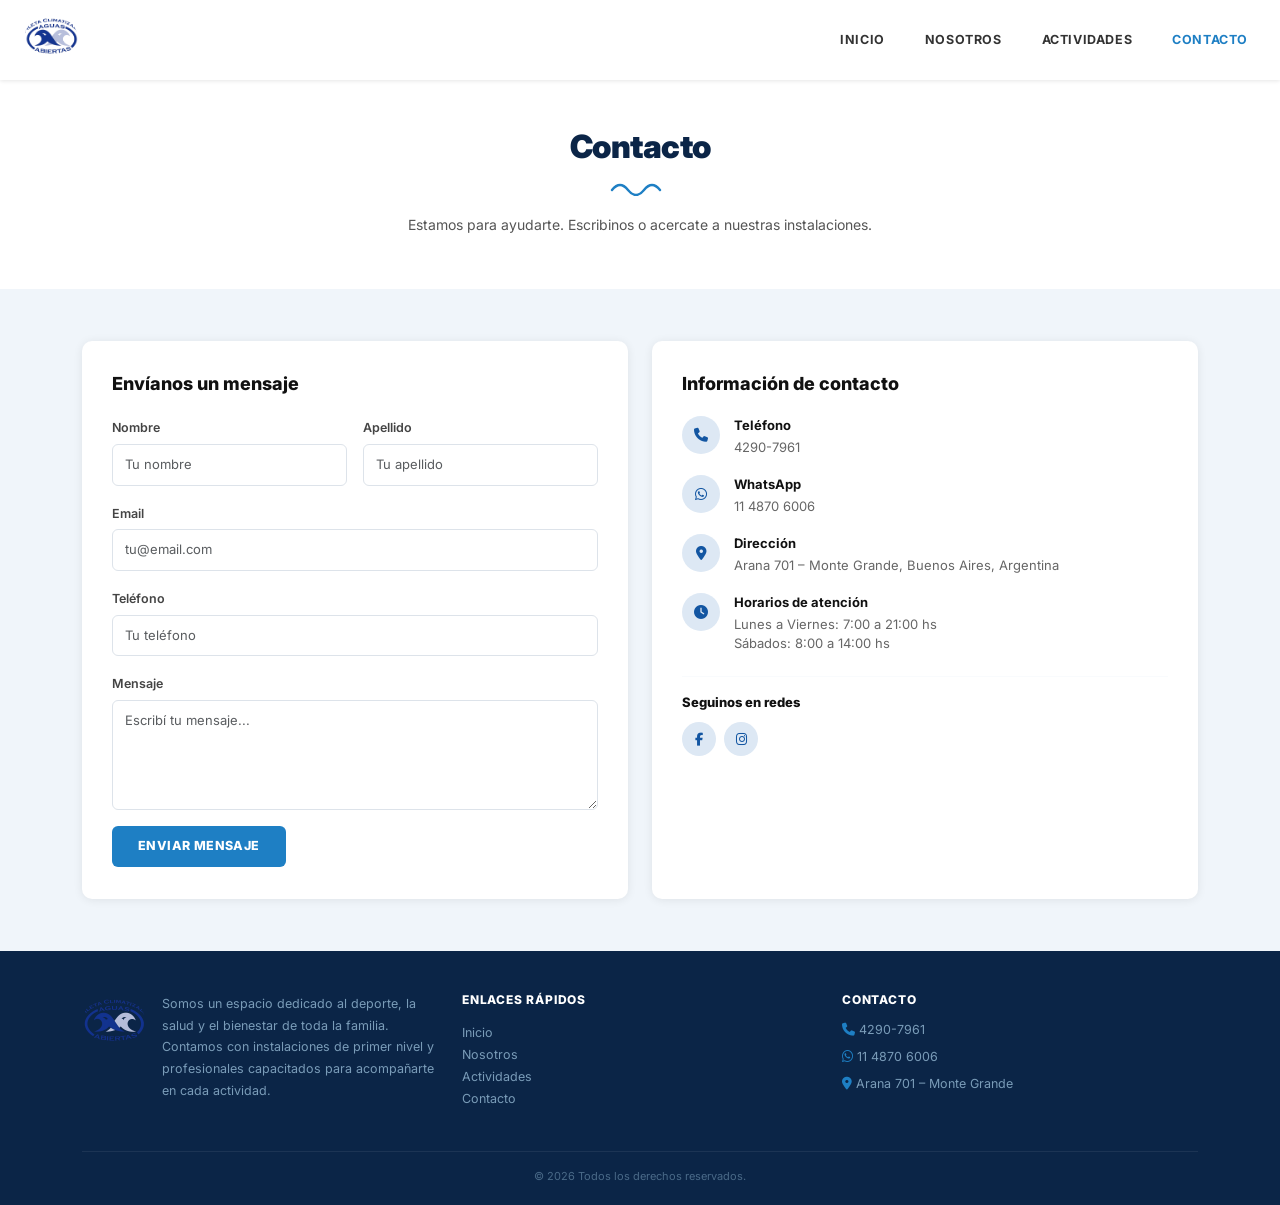
==== contacto.html @ 02bd88ad "Add files via upload" ====
<!DOCTYPE html>
<html lang="es">
<head>
<meta charset="UTF-8">
<meta name="viewport" content="width=device-width, initial-scale=1.0">
<title>Contacto | Club Atlético Monte Grande</title>

<!-- 1) BOOTSTRAP 5 (siempre antes que el CSS propio) -->
<link href="https://cdn.jsdelivr.net/npm/bootstrap@5.3.3/dist/css/bootstrap.min.css" rel="stylesheet">

<!-- 2) FONT AWESOME -->
<link rel="stylesheet" href="https://cdnjs.cloudflare.com/ajax/libs/font-awesome/6.5.1/css/all.min.css">

<!-- 3) CSS PROPIO DEL SITIO (ya existente) -->
<link rel="stylesheet" href="styles.css">

<!-- 4) CSS ADICIONAL SOLO PARA CONTACTO (sobrescribe lo mínimo necesario) -->
<link rel="stylesheet" href="contacto.css">
</head>
<body>

  <!-- ═══════════ NAVBAR ═══════════ -->
  <nav class="navbar navbar-expand-lg site-navbar sticky-top">
    <div class="container-fluid px-3 px-lg-4">
      <a class="navbar-brand" href="index.html">
        <img src="img/logo.png" alt="Club Atlético Monte Grande" class="site-navbar-logo">
      </a>
      <button class="navbar-toggler" type="button" data-bs-toggle="collapse" data-bs-target="#navMenu"
        aria-controls="navMenu" aria-expanded="false" aria-label="Abrir menú">
        <span class="navbar-toggler-icon"></span>
      </button>
      <div class="collapse navbar-collapse" id="navMenu">
        <ul class="navbar-nav ms-lg-auto mb-2 mb-lg-0 gap-lg-4 text-center text-lg-start">
          <li class="nav-item"><a class="nav-link" href="index.html">Inicio</a></li>
          <li class="nav-item"><a class="nav-link" href="nosotros.html">Nosotros</a></li>
          <li class="nav-item"><a class="nav-link" href="actividades.html">Actividades</a></li>
          <li class="nav-item"><a class="nav-link site-navbar-contact" href="contacto.html">Contacto</a></li>
        </ul>
      </div>
    </div>
  </nav>

  <!-- ═══════════ HERO / INTRO CONTACTO ═══════════ -->
  <section class="contact-hero text-center">
    <div class="container">
      <h1 class="contact-hero-title">Contacto</h1>
      <svg class="contact-hero-wave mx-auto d-block" width="60" height="20" viewBox="0 0 60 20" xmlns="http://www.w3.org/2000/svg">
        <path d="M2 14 Q10 4 18 14 T34 14 T50 14" stroke="#1e7fc4" stroke-width="2.4" fill="none" stroke-linecap="round"/>
      </svg>
      <p class="contact-hero-text mx-auto">
        Estamos para ayudarte. Escribinos o acercate a nuestras instalaciones.
      </p>
    </div>
  </section>

  <!-- ═══════════ CONTENIDO: FORMULARIO + INFO ═══════════ -->
  <section class="contact-section">
    <div class="container">
      <div class="row g-4 justify-content-center">

        <!-- COLUMNA IZQUIERDA: FORMULARIO -->
        <div class="col-lg-6">
          <div class="contact-card h-100">
            <h2 class="contact-card-title">Envíanos un mensaje</h2>
            <form class="contact-form" name="contacto" method="POST" data-netlify="true" netlify-honeypot="bot-field">
              <input type="hidden" name="form-name" value="contacto">
              <p class="d-none">
                <label>No completar este campo: <input name="bot-field"></label>
              </p>
              <div class="row g-3">
                <div class="col-sm-6">
                  <label for="nombre" class="form-label">Nombre</label>
                  <input type="text" class="form-control" id="nombre" name="nombre" placeholder="Tu nombre" required>
                </div>
                <div class="col-sm-6">
                  <label for="apellido" class="form-label">Apellido</label>
                  <input type="text" class="form-control" id="apellido" name="apellido" placeholder="Tu apellido" required>
                </div>
                <div class="col-12">
                  <label for="email" class="form-label">Email</label>
                  <input type="email" class="form-control" id="email" name="email" placeholder="tu@email.com" required>
                </div>
                <div class="col-12">
                  <label for="telefono" class="form-label">Teléfono</label>
                  <input type="tel" class="form-control" id="telefono" name="telefono" placeholder="Tu teléfono">
                </div>
                <div class="col-12">
                  <label for="mensaje" class="form-label">Mensaje</label>
                  <textarea class="form-control" id="mensaje" name="mensaje" rows="4" placeholder="Escribí tu mensaje..." required></textarea>
                </div>
                <div class="col-12">
                  <button type="submit" class="btn contact-submit-btn w-100 w-sm-auto">Enviar mensaje</button>
                </div>
              </div>
            </form>
          </div>
        </div>

        <!-- COLUMNA DERECHA: INFORMACIÓN DE CONTACTO -->
        <div class="col-lg-6">
          <div class="contact-card h-100">
            <h2 class="contact-card-title">Información de contacto</h2>

            <div class="contact-info-list">
              <div class="contact-info-item d-flex align-items-start">
                <div class="contact-info-icon flex-shrink-0"><i class="fa-solid fa-phone"></i></div>
                <div class="contact-info-text">
                  <strong>Teléfono</strong>
                  <span>4290-7961</span>
                </div>
              </div>

              <div class="contact-info-item d-flex align-items-start">
                <div class="contact-info-icon flex-shrink-0"><i class="fa-brands fa-whatsapp"></i></div>
                <div class="contact-info-text">
                  <strong>WhatsApp</strong>
                  <span>11 4870 6006</span>
                </div>
              </div>

              <div class="contact-info-item d-flex align-items-start">
                <div class="contact-info-icon flex-shrink-0"><i class="fa-solid fa-location-dot"></i></div>
                <div class="contact-info-text">
                  <strong>Dirección</strong>
                  <span>Arana 701 – Monte Grande, Buenos Aires, Argentina</span>
                </div>
              </div>

              <div class="contact-info-item d-flex align-items-start">
                <div class="contact-info-icon flex-shrink-0"><i class="fa-solid fa-clock"></i></div>
                <div class="contact-info-text">
                  <strong>Horarios de atención</strong>
                  <span>Lunes a Viernes: 7:00 a 21:00 hs</span>
                  <span>Sábados: 8:00 a 14:00 hs</span>
                </div>
              </div>
            </div>

            <hr class="contact-info-divider">

            <h3 class="contact-social-title">Seguinos en redes</h3>
            <div class="contact-social-icons d-flex gap-2">
              <a href="https://www.facebook.com/share/1HTtkUSkPh/?mibextid=wwXIfr" aria-label="Facebook"><i class="fa-brands fa-facebook-f"></i></a>
              <a href="https://www.instagram.com/piletaaguasabiertas/?hl=es" aria-label="Instagram"><i class="fa-brands fa-instagram"></i></a>
            </div>
          </div>
        </div>

      </div>
    </div>
  </section>

  <!-- ═══════════ FOOTER ═══════════ -->
  <footer class="footer-site">
    <div class="container">
      <div class="row g-4 footer-site-grid">

        <div class="col-lg-4">
          <div class="d-flex align-items-start gap-3">
            <img src="img/logo.png" alt="Logo" class="footer-site-logo flex-shrink-0">
            <p class="footer-site-text mb-0">
              Somos un espacio dedicado al deporte, la salud y el bienestar de toda la familia.
              Contamos con instalaciones de primer nivel y profesionales capacitados
              para acompañarte en cada actividad.
            </p>
          </div>
        </div>

        <div class="col-lg-4 col-sm-6">
          <h4 class="footer-site-heading">Enlaces rápidos</h4>
          <ul class="footer-site-links list-unstyled">
            <li><a href="index.html">Inicio</a></li>
            <li><a href="nosotros.html">Nosotros</a></li>
            <li><a href="actividades.html">Actividades</a></li>
            <li><a href="contacto.html">Contacto</a></li>
          </ul>
        </div>

        <div class="col-lg-4 col-sm-6">
          <h4 class="footer-site-heading">Contacto</h4>
          <div class="footer-site-contact d-flex flex-column gap-2">
            <div><i class="fa-solid fa-phone footer-site-icon"></i> 4290-7961</div>
            <div><i class="fa-brands fa-whatsapp footer-site-icon"></i> 11 4870 6006</div>
            <div><i class="fa-solid fa-location-dot footer-site-icon"></i> Arana 701 – Monte Grande</div>
          </div>
        </div>

      </div>

      <div class="footer-site-bottom text-center">
        © 2026 Todos los derechos reservados.
      </div>
    </div>
  </footer>

  <!-- BOOTSTRAP BUNDLE (JS necesario para navbar-toggler y collapse) -->
  <script src="https://cdn.jsdelivr.net/npm/bootstrap@5.3.3/dist/js/bootstrap.bundle.min.js"></script>
</body>
</html>
---- styles.css ----
@import url('https://fonts.googleapis.com/css2?family=Inter:wght@400;500;600;700;800;900&display=swap');

/* ══════════════════════════════════════════════════════════
   STYLES.CSS — Identidad visual compartida del sitio.
   Se carga DESPUÉS de Bootstrap 5 para sobrescribir solo
   lo necesario (colores, tipografía, tarjetas, botones).
   La estructura (grid/responsive) la resuelve Bootstrap.
   ══════════════════════════════════════════════════════════ */

:root {
  --cam-navy: #0b2547;
  --cam-navy-dark: #1a1a2e;
  --cam-blue: #1356a2;
  --cam-blue-light: #1e7fc4;
  --cam-sky: #b8d8f0;
  --cam-sky-soft: #dde8f4;
}

body {
  font-family: 'Inter', sans-serif;
  font-size: 14px;
  color: #222;
  background: #fff;
}

/* ─── TOP BAR ─────────────────────────────── */
.site-topbar {
  background: var(--cam-navy-dark);
  color: #ccc;
  font-size: 11.5px;
}
.site-topbar-info span {
  display: inline-flex;
  align-items: center;
  gap: 5px;
}
.site-topbar-info .phone-icon { color: #e44; font-size: 10px; }
.site-topbar-info .mobile-icon,
.site-topbar-info .pin-icon { color: #ccc; font-size: 10px; }
.site-topbar-social a {
  color: #aaa;
  text-decoration: none;
  font-size: 12px;
  width: 20px;
  height: 20px;
  display: inline-flex;
  align-items: center;
  justify-content: center;
  border: 1px solid #444;
  border-radius: 3px;
}
.site-topbar-social a:hover { color: #fff; border-color: #888; }

/* ─── NAVBAR ─────────────────────────────── */
.site-navbar {
  background: #fff;
  padding-top: .5rem;
  padding-bottom: .5rem;
  box-shadow: 0 1px 4px rgba(0,0,0,0.1);
}
.site-navbar-logo {
  width: 54px;
  height: 54px;
  border-radius: 50%;
  object-fit: cover;
}
.site-navbar .nav-link {
  color: #333;
  font-size: 12.5px;
  font-weight: 700;
  letter-spacing: 0.6px;
  text-transform: uppercase;
}
.site-navbar .nav-link:hover { color: var(--cam-blue); }
.site-navbar .nav-link.site-navbar-contact { color: var(--cam-blue-light); }

/* ─── HERO ─────────────────────────────── */
.hero {
  position: relative;
  min-height: 320px;
  background:
    linear-gradient(to right, rgba(8,28,55,0.88) 35%, rgba(8,28,55,0.35) 70%, rgba(8,28,55,0.1) 100%),
    url('img/background.jpg') center/cover no-repeat;
  display: flex;
  align-items: center;
  padding: 52px 0;
  color: #fff;
  overflow: hidden;
}
.hero h1 {
  font-size: 38px;
  font-weight: 900;
  line-height: 1.15;
  margin-bottom: 14px;
  letter-spacing: -0.5px;
  color: #fff;
}
.hero-subtitle-ghost {
  font-size: 14px;
  color: rgba(180,210,240,0.5);
  margin-bottom: 2px;
  font-style: italic;
}
.hero p.sub {
  font-size: 13.5px;
  color: #b8d8f0;
  margin-bottom: 26px;
  line-height: 1.6;
  max-width: 380px;
}
.btn-blue {
  background: var(--cam-blue-light);
  color: #fff;
  padding: 10px 22px;
  border: none;
  border-radius: 3px;
  font-size: 12px;
  font-weight: 800;
  cursor: pointer;
  text-transform: uppercase;
  letter-spacing: 0.4px;
  display: inline-flex;
  align-items: center;
  gap: 8px;
  text-decoration: none;
}
.btn-blue:hover { background: #176aaa; color: #fff; }
.btn-blue .arrow { font-size: 14px; }
.btn-ghost {
  background: transparent;
  color: rgba(255,255,255,0.85);
  padding: 10px 20px;
  border: 1.5px solid rgba(255,255,255,0.55);
  border-radius: 3px;
  font-size: 12px;
  font-weight: 700;
  cursor: pointer;
  text-transform: uppercase;
  text-decoration: none;
  display: inline-flex;
  align-items: center;
  gap: 6px;
}
.btn-ghost:hover { background: rgba(255,255,255,0.1); color: #fff; }

/* ─── STATS BAR ─────────────────────────── */
.stats-bar {
  background: #fff;
  padding: 26px 0;
  border-bottom: 1px solid #e5edf5;
}
.stat-icon {
  color: var(--cam-blue);
  opacity: 0.75;
  line-height: 1;
}
.stat-number {
  font-size: 19px;
  font-weight: 800;
  color: #1a1a1a;
  line-height: 1.1;
}
.stat-label {
  font-size: 11.5px;
  color: #777;
  margin-top: 1px;
}

/* ─── ACTIVITIES ─────────────────────────── */
.activities-section {
  background: #f0f5fa;
  padding: 48px 0 52px;
}
.section-heading {
  font-size: 19px;
  font-weight: 900;
  text-transform: uppercase;
  color: #1a1a1a;
  letter-spacing: 1.5px;
  margin-bottom: 32px;
}
.activity-card {
  background: #fff;
  border-radius: 6px;
  overflow: hidden;
  box-shadow: 0 1px 6px rgba(0,0,0,0.08);
  text-align: left;
  transition: box-shadow 0.2s, transform 0.2s;
}
.activity-card:hover {
  box-shadow: 0 4px 18px rgba(0,0,0,0.13);
  transform: translateY(-3px);
}
.activity-card img {
  width: 100%;
  height: 145px;
  object-fit: cover;
  display: block;
}
.activity-card-body {
  padding: 14px 14px 18px;
}
.activity-card-title {
  font-size: 12.5px;
  font-weight: 900;
  text-transform: uppercase;
  color: #111;
  margin-bottom: 7px;
  letter-spacing: 0.3px;
}
.activity-card-desc {
  font-size: 12px;
  color: #666;
  line-height: 1.65;
}

/* ─── WHY US ─────────────────────────────── */
.why-section {
  background: #fff;
  padding: 50px 0;
}
.why-image-wrap {
  height: 240px;
  border-radius: 8px;
  overflow: hidden;
  background: #c8d8e8;
}
.why-image-wrap img {
  width: 100%;
  height: 100%;
  object-fit: cover;
  display: block;
}
.why-title {
  font-size: 17px;
  font-weight: 900;
  text-transform: uppercase;
  color: #111;
  letter-spacing: 0.8px;
  margin-bottom: 20px;
}
.why-list {
  list-style: none;
  display: flex;
  flex-direction: column;
  gap: 10px;
  margin: 0;
  padding: 0;
}
.why-list li {
  position: relative;
  padding-left: 20px;
  font-size: 13px;
  color: #444;
  line-height: 1.5;
}
.why-list li::before {
  content: '';
  position: absolute;
  left: 0;
  top: 6px;
  width: 9px;
  height: 9px;
  border-radius: 50%;
  background: var(--cam-blue-light);
}
.dots-grid {
  display: grid;
  grid-template-columns: repeat(5, 10px);
  gap: 8px;
}
.dot {
  width: 10px;
  height: 10px;
  border-radius: 50%;
  background: var(--cam-sky-soft);
}

/* ─── CTA BANNER ─────────────────────────── */
.cta-banner-wrapper {
  background: #fff;
  padding: 10px 0 50px;
  position: relative;
  z-index: 2;
}
.cta-banner {
  background: #1a5db8;
  padding: 24px 28px;
  border-radius: 6px;
  box-shadow: 0 8px 28px rgba(19,86,162,0.28);
}
.cta-avatar {
  width: 52px;
  height: 52px;
  border-radius: 50%;
  background: #fff;
  display: flex;
  align-items: center;
  justify-content: center;
  overflow: hidden;
}
.cta-avatar-placeholder {
  width: 32px;
  height: 32px;
  border-radius: 50%;
  background: #b0c8e8;
}
.cta-text h3 {
  color: #fff;
  font-size: 16px;
  font-weight: 800;
  margin-bottom: 3px;
}
.cta-text p {
  color: #a8ccea;
  font-size: 12.5px;
  margin: 0;
}
.btn-whatsapp {
  background: #fff;
  color: var(--cam-blue);
  padding: 11px 26px;
  border: none;
  border-radius: 3px;
  font-size: 12px;
  font-weight: 800;
  text-transform: uppercase;
  letter-spacing: 0.4px;
  cursor: pointer;
  display: inline-flex;
  align-items: center;
  gap: 8px;
  text-decoration: none;
  white-space: nowrap;
}
.btn-whatsapp:hover { background: #e4f0fb; color: var(--cam-blue); }
.btn-whatsapp::before { content: '✉'; font-size: 13px; }

/* ─── FOOTER (compartido) ─────────────────────────────── */
.footer-site {
  background: var(--cam-navy);
  color: #8aaec8;
  padding: 42px 0 20px;
}
.footer-site-grid { margin-bottom: 26px; }
.footer-site-logo {
  width: 64px;
  height: 64px;
  border-radius: 50%;
  object-fit: cover;
}
.footer-site-text {
  font-size: 12.5px;
  line-height: 1.75;
  color: #7a9cb8;
}
.footer-site-heading {
  color: #fff;
  font-size: 12px;
  font-weight: 800;
  text-transform: uppercase;
  letter-spacing: 0.8px;
  margin-bottom: 14px;
}
.footer-site-links { --bs-gutter-x: 10px; row-gap: 6px; }
.footer-site-links a {
  color: #7a9cb8;
  text-decoration: none;
  font-size: 12.5px;
  line-height: 1.6;
}
.footer-site-links a:hover { color: #fff; }
.footer-site-contact {
  font-size: 12.5px;
  color: #7a9cb8;
}
.footer-site-contact .fc-icon,
.footer-site-icon { color: var(--cam-blue-light); font-size: 13px; }
.footer-site-bottom {
  border-top: 1px solid rgba(255,255,255,0.07);
  padding-top: 16px;
  font-size: 11px;
  color: #4a6a88;
}

/* ─── RESPONSIVE AJUSTES FINOS ─────────────────────────────── */
@media (max-width: 991.98px) {
  .hero { text-align: left; padding: 44px 0; }
  .hero h1 { font-size: 30px; }
}
@media (max-width: 767.98px) {
  .cta-banner { text-align: center; }
  .cta-left { flex-direction: column; }
}
---- contacto.css ----
/* ══════════════════════════════════════════════════════════
   CONTACTO.CSS
   Estilos EXCLUSIVOS de la sección Contacto.
   El topbar, la navbar y el footer son compartidos con el
   resto del sitio y viven en styles.css (para no duplicar
   ni romper otras páginas). Este archivo solo define:
   hero de contacto, tarjetas, formulario e info de contacto.
   Se carga DESPUÉS de Bootstrap y DESPUÉS de styles.css.
   ══════════════════════════════════════════════════════════ */

:root {
  --cam-navy: #0b2547;
  --cam-blue: #1356a2;
  --cam-blue-light: #1e7fc4;
  --cam-sky: #b8d8f0;
  --cam-sky-soft: #dde8f4;
  --cam-gray-text: #666;
}

/* ─── HERO CONTACTO ─────────────────────────────── */
.contact-hero {
  background: #fff;
  padding: 48px 0 36px;
}
.contact-hero-title {
  font-size: 32px;
  font-weight: 900;
  color: var(--cam-navy);
  letter-spacing: -0.5px;
  margin-bottom: 10px;
}
.contact-hero-wave {
  margin-bottom: 18px;
}
.contact-hero-text {
  font-size: 14px;
  color: #555;
  max-width: 480px;
  line-height: 1.6;
  margin-left: auto;
  margin-right: auto;
}

/* ─── SECCIÓN CONTACTO ─────────────────────────────── */
.contact-section {
  background: #f0f5fa;
  padding: 52px 0;
}

.contact-card {
  background: #fff;
  border-radius: 10px;
  box-shadow: 0 1px 10px rgba(0,0,0,0.08);
  padding: 32px 30px;
}
.contact-card-title {
  font-size: 18px;
  font-weight: 800;
  color: #111;
  margin-bottom: 22px;
}

/* Formulario: reusamos form-control de Bootstrap y solo ajustamos detalles */
.contact-form .form-label {
  font-size: 12.5px;
  font-weight: 600;
  color: #444;
  margin-bottom: 6px;
}
.contact-form .form-control {
  font-size: 13px;
  border-radius: 6px;
  border-color: #dde3ea;
  padding: 10px 12px;
}
.contact-form .form-control:focus {
  border-color: var(--cam-blue-light);
  box-shadow: 0 0 0 0.2rem rgba(30,127,196,0.15);
}
.contact-form textarea.form-control {
  resize: vertical;
  min-height: 110px;
}

.contact-submit-btn {
  background: var(--cam-blue-light);
  color: #fff;
  font-size: 12.5px;
  font-weight: 800;
  text-transform: uppercase;
  letter-spacing: 0.4px;
  padding: 11px 26px;
  border: none;
  border-radius: 6px;
}
.contact-submit-btn:hover {
  background: #176aaa;
  color: #fff;
}

/* Información de contacto */
.contact-info-list {
  display: flex;
  flex-direction: column;
  gap: 18px;
  margin-bottom: 22px;
}
.contact-info-item .contact-info-icon {
  width: 38px;
  height: 38px;
  border-radius: 50%;
  background: var(--cam-sky-soft);
  color: var(--cam-blue);
  display: flex;
  align-items: center;
  justify-content: center;
  font-size: 14px;
  margin-right: 14px;
}
.contact-info-text {
  display: flex;
  flex-direction: column;
  font-size: 13px;
  color: var(--cam-gray-text);
}
.contact-info-text strong {
  color: #111;
  font-size: 13px;
  margin-bottom: 2px;
}

.contact-info-divider {
  border-top: 1px solid #e5edf5;
  margin: 18px 0;
}

.contact-social-title {
  font-size: 13px;
  font-weight: 800;
  color: #111;
  margin-bottom: 12px;
}
.contact-social-icons a {
  width: 34px;
  height: 34px;
  border-radius: 50%;
  background: var(--cam-sky-soft);
  color: var(--cam-blue);
  display: inline-flex;
  align-items: center;
  justify-content: center;
  text-decoration: none;
  font-size: 13px;
}
.contact-social-icons a:hover {
  background: var(--cam-blue-light);
  color: #fff;
}

/* ─── RESPONSIVE AJUSTES FINOS ─────────────────────────────── */
@media (max-width: 767.98px) {
  .contact-hero { padding: 36px 0 28px; }
  .contact-hero-title { font-size: 26px; }
  .contact-card { padding: 24px 20px; }
  .contact-section { padding: 36px 0; }
}

@media (min-width: 576px) {
  .contact-submit-btn.w-sm-auto { width: auto !important; }
}
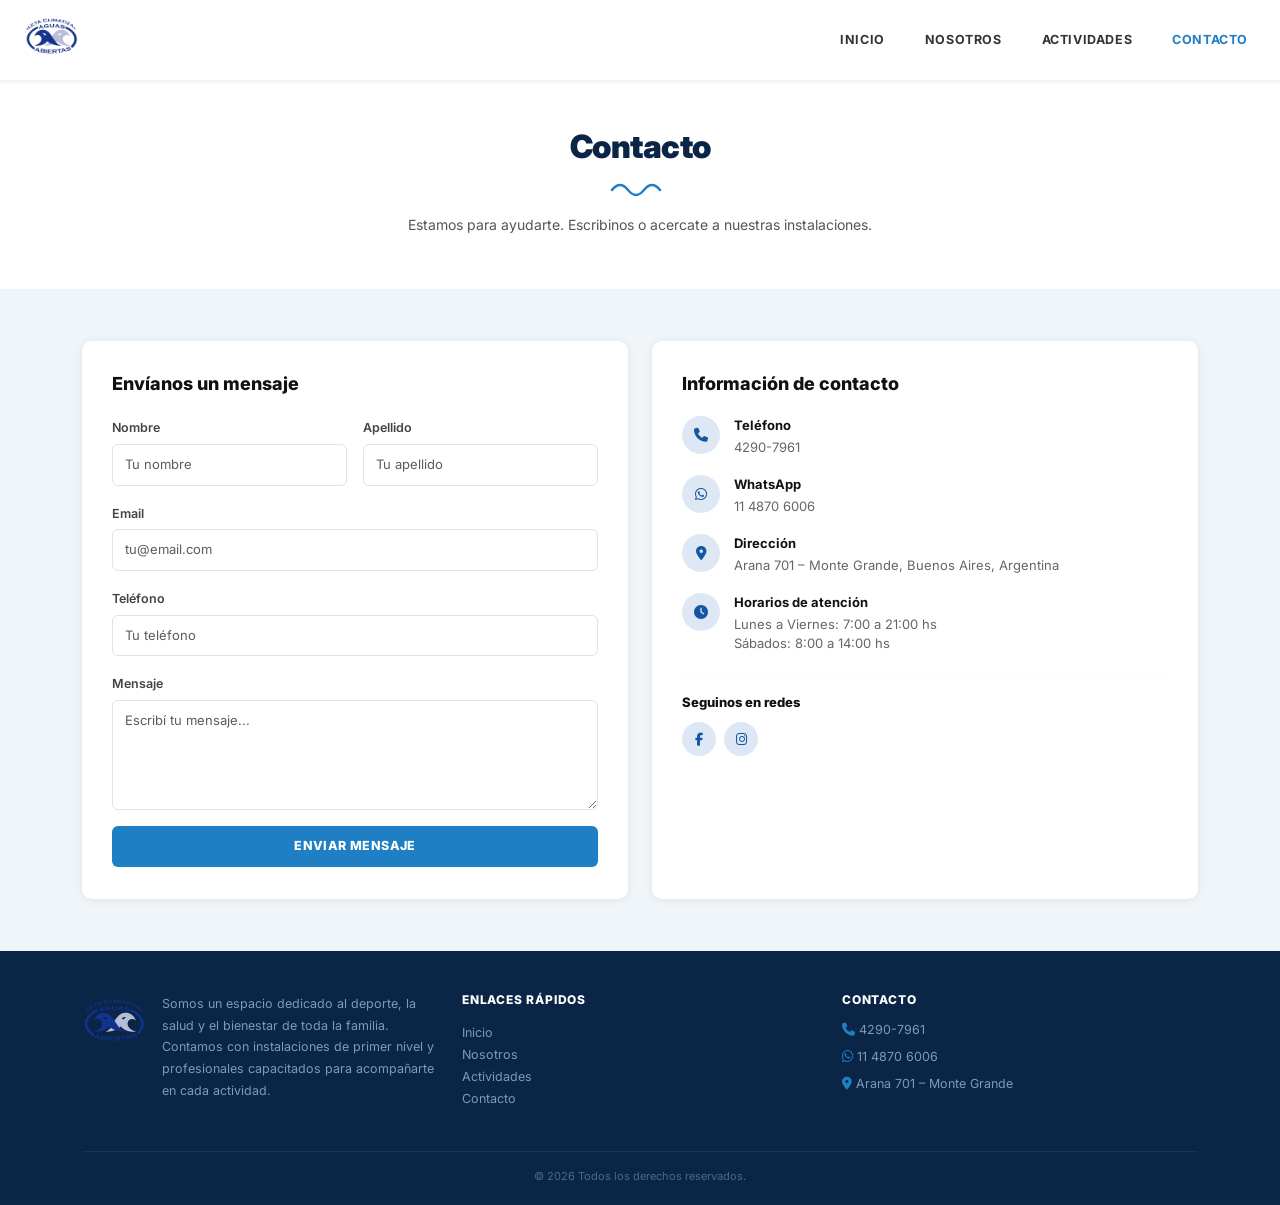
==== commit b99d9236: "Update contacto.html" ====
--- a/contacto.html
+++ b/contacto.html
@@ -1,199 +1,224 @@
 <!DOCTYPE html>
 <html lang="es">
 <head>
-<meta charset="UTF-8">
-<meta name="viewport" content="width=device-width, initial-scale=1.0">
-<title>Contacto | Club Atlético Monte Grande</title>
-
-<!-- 1) BOOTSTRAP 5 (siempre antes que el CSS propio) -->
-<link href="https://cdn.jsdelivr.net/npm/bootstrap@5.3.3/dist/css/bootstrap.min.css" rel="stylesheet">
-
-<!-- 2) FONT AWESOME -->
-<link rel="stylesheet" href="https://cdnjs.cloudflare.com/ajax/libs/font-awesome/6.5.1/css/all.min.css">
-
-<!-- 3) CSS PROPIO DEL SITIO (ya existente) -->
-<link rel="stylesheet" href="styles.css">
-
-<!-- 4) CSS ADICIONAL SOLO PARA CONTACTO (sobrescribe lo mínimo necesario) -->
-<link rel="stylesheet" href="contacto.css">
+  <meta charset="UTF-8">
+  <meta name="viewport" content="width=device-width, initial-scale=1.0">
+  <title>Contacto | Club Atlético Monte Grande</title>
+
+  <link href="https://cdn.jsdelivr.net/npm/bootstrap@5.3.3/dist/css/bootstrap.min.css" rel="stylesheet">
+  <link rel="stylesheet" href="https://cdnjs.cloudflare.com/ajax/libs/font-awesome/6.5.1/css/all.min.css">
+  <link rel="stylesheet" href="styles.css">
+  <link rel="stylesheet" href="contacto.css">
 </head>
+
 <body>
 
-  <!-- ═══════════ NAVBAR ═══════════ -->
-  <nav class="navbar navbar-expand-lg site-navbar sticky-top">
-    <div class="container-fluid px-3 px-lg-4">
-      <a class="navbar-brand" href="index.html">
-        <img src="img/logo.png" alt="Club Atlético Monte Grande" class="site-navbar-logo">
-      </a>
-      <button class="navbar-toggler" type="button" data-bs-toggle="collapse" data-bs-target="#navMenu"
-        aria-controls="navMenu" aria-expanded="false" aria-label="Abrir menú">
-        <span class="navbar-toggler-icon"></span>
-      </button>
-      <div class="collapse navbar-collapse" id="navMenu">
-        <ul class="navbar-nav ms-lg-auto mb-2 mb-lg-0 gap-lg-4 text-center text-lg-start">
-          <li class="nav-item"><a class="nav-link" href="index.html">Inicio</a></li>
-          <li class="nav-item"><a class="nav-link" href="nosotros.html">Nosotros</a></li>
-          <li class="nav-item"><a class="nav-link" href="actividades.html">Actividades</a></li>
-          <li class="nav-item"><a class="nav-link site-navbar-contact" href="contacto.html">Contacto</a></li>
+<nav class="navbar navbar-expand-lg site-navbar sticky-top">
+  <div class="container-fluid px-3 px-lg-4">
+    <a class="navbar-brand" href="index.html">
+      <img src="img/logo.png" alt="Club Atlético Monte Grande" class="site-navbar-logo">
+    </a>
+
+    <button class="navbar-toggler" type="button" data-bs-toggle="collapse" data-bs-target="#navMenu">
+      <span class="navbar-toggler-icon"></span>
+    </button>
+
+    <div class="collapse navbar-collapse" id="navMenu">
+      <ul class="navbar-nav ms-lg-auto mb-2 mb-lg-0 gap-lg-4 text-center text-lg-start">
+        <li class="nav-item"><a class="nav-link" href="index.html">Inicio</a></li>
+        <li class="nav-item"><a class="nav-link" href="nosotros.html">Nosotros</a></li>
+        <li class="nav-item"><a class="nav-link" href="actividades.html">Actividades</a></li>
+        <li class="nav-item"><a class="nav-link site-navbar-contact" href="contacto.html">Contacto</a></li>
+      </ul>
+    </div>
+  </div>
+</nav>
+
+<section class="contact-hero text-center">
+  <div class="container">
+    <h1 class="contact-hero-title">Contacto</h1>
+
+    <svg class="contact-hero-wave mx-auto d-block" width="60" height="20" viewBox="0 0 60 20">
+      <path d="M2 14 Q10 4 18 14 T34 14 T50 14"
+        stroke="#1e7fc4" stroke-width="2.4" fill="none" stroke-linecap="round"/>
+    </svg>
+
+    <p class="contact-hero-text mx-auto">
+      Estamos para ayudarte. Escribinos o acercate a nuestras instalaciones.
+    </p>
+  </div>
+</section>
+
+<section class="contact-section">
+  <div class="container">
+    <div class="row g-4 justify-content-center">
+
+      <div class="col-lg-6">
+        <div class="contact-card h-100">
+          <h2 class="contact-card-title">Envíanos un mensaje</h2>
+
+          <form 
+            class="contact-form"
+            name="contacto"
+            method="POST"
+            data-netlify="true"
+            netlify-honeypot="bot-field"
+            action="/gracias.html">
+
+            <input type="hidden" name="form-name" value="contacto">
+
+            <p class="d-none">
+              <label>No completar este campo: <input name="bot-field"></label>
+            </p>
+
+            <div class="row g-3">
+              <div class="col-sm-6">
+                <label for="nombre" class="form-label">Nombre</label>
+                <input type="text" class="form-control" id="nombre" name="nombre" placeholder="Tu nombre" required>
+              </div>
+
+              <div class="col-sm-6">
+                <label for="apellido" class="form-label">Apellido</label>
+                <input type="text" class="form-control" id="apellido" name="apellido" placeholder="Tu apellido" required>
+              </div>
+
+              <div class="col-12">
+                <label for="email" class="form-label">Email</label>
+                <input type="email" class="form-control" id="email" name="email" placeholder="tu@email.com" required>
+              </div>
+
+              <div class="col-12">
+                <label for="telefono" class="form-label">Teléfono</label>
+                <input type="tel" class="form-control" id="telefono" name="telefono" placeholder="Tu teléfono">
+              </div>
+
+              <div class="col-12">
+                <label for="mensaje" class="form-label">Mensaje</label>
+                <textarea class="form-control" id="mensaje" name="mensaje" rows="4" placeholder="Escribí tu mensaje..." required></textarea>
+              </div>
+
+              <div class="col-12">
+                <button type="submit" class="btn contact-submit-btn w-100">
+                  Enviar mensaje
+                </button>
+              </div>
+            </div>
+          </form>
+
+        </div>
+      </div>
+
+      <div class="col-lg-6">
+        <div class="contact-card h-100">
+          <h2 class="contact-card-title">Información de contacto</h2>
+
+          <div class="contact-info-list">
+            <div class="contact-info-item d-flex align-items-start">
+              <div class="contact-info-icon flex-shrink-0">
+                <i class="fa-solid fa-phone"></i>
+              </div>
+              <div class="contact-info-text">
+                <strong>Teléfono</strong>
+                <span>4290-7961</span>
+              </div>
+            </div>
+
+            <div class="contact-info-item d-flex align-items-start">
+              <div class="contact-info-icon flex-shrink-0">
+                <i class="fa-brands fa-whatsapp"></i>
+              </div>
+              <div class="contact-info-text">
+                <strong>WhatsApp</strong>
+                <span>11 4870 6006</span>
+              </div>
+            </div>
+
+            <div class="contact-info-item d-flex align-items-start">
+              <div class="contact-info-icon flex-shrink-0">
+                <i class="fa-solid fa-location-dot"></i>
+              </div>
+              <div class="contact-info-text">
+                <strong>Dirección</strong>
+                <span>Arana 701 – Monte Grande, Buenos Aires, Argentina</span>
+              </div>
+            </div>
+
+            <div class="contact-info-item d-flex align-items-start">
+              <div class="contact-info-icon flex-shrink-0">
+                <i class="fa-solid fa-clock"></i>
+              </div>
+              <div class="contact-info-text">
+                <strong>Horarios de atención</strong>
+                <span>Lunes a Viernes: 7:00 a 21:00 hs</span>
+                <span>Sábados: 8:00 a 14:00 hs</span>
+              </div>
+            </div>
+          </div>
+
+          <hr class="contact-info-divider">
+
+          <h3 class="contact-social-title">Seguinos en redes</h3>
+
+          <div class="contact-social-icons d-flex gap-2">
+            <a href="https://www.facebook.com/share/1HTtkUSkPh/?mibextid=wwXIfr" aria-label="Facebook" target="_blank">
+              <i class="fa-brands fa-facebook-f"></i>
+            </a>
+
+            <a href="https://www.instagram.com/piletaaguasabiertas/?hl=es" aria-label="Instagram" target="_blank">
+              <i class="fa-brands fa-instagram"></i>
+            </a>
+          </div>
+
+        </div>
+      </div>
+
+    </div>
+  </div>
+</section>
+
+<footer class="footer-site">
+  <div class="container">
+    <div class="row g-4 footer-site-grid">
+
+      <div class="col-lg-4">
+        <div class="d-flex align-items-start gap-3">
+          <img src="img/logo.png" alt="Logo" class="footer-site-logo flex-shrink-0">
+          <p class="footer-site-text mb-0">
+            Somos un espacio dedicado al deporte, la salud y el bienestar de toda la familia.
+            Contamos con instalaciones de primer nivel y profesionales capacitados
+            para acompañarte en cada actividad.
+          </p>
+        </div>
+      </div>
+
+      <div class="col-lg-4 col-sm-6">
+        <h4 class="footer-site-heading">Enlaces rápidos</h4>
+        <ul class="footer-site-links list-unstyled">
+          <li><a href="index.html">Inicio</a></li>
+          <li><a href="nosotros.html">Nosotros</a></li>
+          <li><a href="actividades.html">Actividades</a></li>
+          <li><a href="contacto.html">Contacto</a></li>
         </ul>
       </div>
-    </div>
-  </nav>
-
-  <!-- ═══════════ HERO / INTRO CONTACTO ═══════════ -->
-  <section class="contact-hero text-center">
-    <div class="container">
-      <h1 class="contact-hero-title">Contacto</h1>
-      <svg class="contact-hero-wave mx-auto d-block" width="60" height="20" viewBox="0 0 60 20" xmlns="http://www.w3.org/2000/svg">
-        <path d="M2 14 Q10 4 18 14 T34 14 T50 14" stroke="#1e7fc4" stroke-width="2.4" fill="none" stroke-linecap="round"/>
-      </svg>
-      <p class="contact-hero-text mx-auto">
-        Estamos para ayudarte. Escribinos o acercate a nuestras instalaciones.
-      </p>
-    </div>
-  </section>
-
-  <!-- ═══════════ CONTENIDO: FORMULARIO + INFO ═══════════ -->
-  <section class="contact-section">
-    <div class="container">
-      <div class="row g-4 justify-content-center">
-
-        <!-- COLUMNA IZQUIERDA: FORMULARIO -->
-        <div class="col-lg-6">
-          <div class="contact-card h-100">
-            <h2 class="contact-card-title">Envíanos un mensaje</h2>
-            <form class="contact-form" name="contacto" method="POST" data-netlify="true" netlify-honeypot="bot-field">
-              <input type="hidden" name="form-name" value="contacto">
-              <p class="d-none">
-                <label>No completar este campo: <input name="bot-field"></label>
-              </p>
-              <div class="row g-3">
-                <div class="col-sm-6">
-                  <label for="nombre" class="form-label">Nombre</label>
-                  <input type="text" class="form-control" id="nombre" name="nombre" placeholder="Tu nombre" required>
-                </div>
-                <div class="col-sm-6">
-                  <label for="apellido" class="form-label">Apellido</label>
-                  <input type="text" class="form-control" id="apellido" name="apellido" placeholder="Tu apellido" required>
-                </div>
-                <div class="col-12">
-                  <label for="email" class="form-label">Email</label>
-                  <input type="email" class="form-control" id="email" name="email" placeholder="tu@email.com" required>
-                </div>
-                <div class="col-12">
-                  <label for="telefono" class="form-label">Teléfono</label>
-                  <input type="tel" class="form-control" id="telefono" name="telefono" placeholder="Tu teléfono">
-                </div>
-                <div class="col-12">
-                  <label for="mensaje" class="form-label">Mensaje</label>
-                  <textarea class="form-control" id="mensaje" name="mensaje" rows="4" placeholder="Escribí tu mensaje..." required></textarea>
-                </div>
-                <div class="col-12">
-                  <button type="submit" class="btn contact-submit-btn w-100 w-sm-auto">Enviar mensaje</button>
-                </div>
-              </div>
-            </form>
-          </div>
-        </div>
-
-        <!-- COLUMNA DERECHA: INFORMACIÓN DE CONTACTO -->
-        <div class="col-lg-6">
-          <div class="contact-card h-100">
-            <h2 class="contact-card-title">Información de contacto</h2>
-
-            <div class="contact-info-list">
-              <div class="contact-info-item d-flex align-items-start">
-                <div class="contact-info-icon flex-shrink-0"><i class="fa-solid fa-phone"></i></div>
-                <div class="contact-info-text">
-                  <strong>Teléfono</strong>
-                  <span>4290-7961</span>
-                </div>
-              </div>
-
-              <div class="contact-info-item d-flex align-items-start">
-                <div class="contact-info-icon flex-shrink-0"><i class="fa-brands fa-whatsapp"></i></div>
-                <div class="contact-info-text">
-                  <strong>WhatsApp</strong>
-                  <span>11 4870 6006</span>
-                </div>
-              </div>
-
-              <div class="contact-info-item d-flex align-items-start">
-                <div class="contact-info-icon flex-shrink-0"><i class="fa-solid fa-location-dot"></i></div>
-                <div class="contact-info-text">
-                  <strong>Dirección</strong>
-                  <span>Arana 701 – Monte Grande, Buenos Aires, Argentina</span>
-                </div>
-              </div>
-
-              <div class="contact-info-item d-flex align-items-start">
-                <div class="contact-info-icon flex-shrink-0"><i class="fa-solid fa-clock"></i></div>
-                <div class="contact-info-text">
-                  <strong>Horarios de atención</strong>
-                  <span>Lunes a Viernes: 7:00 a 21:00 hs</span>
-                  <span>Sábados: 8:00 a 14:00 hs</span>
-                </div>
-              </div>
-            </div>
-
-            <hr class="contact-info-divider">
-
-            <h3 class="contact-social-title">Seguinos en redes</h3>
-            <div class="contact-social-icons d-flex gap-2">
-              <a href="https://www.facebook.com/share/1HTtkUSkPh/?mibextid=wwXIfr" aria-label="Facebook"><i class="fa-brands fa-facebook-f"></i></a>
-              <a href="https://www.instagram.com/piletaaguasabiertas/?hl=es" aria-label="Instagram"><i class="fa-brands fa-instagram"></i></a>
-            </div>
-          </div>
-        </div>
-
-      </div>
-    </div>
-  </section>
-
-  <!-- ═══════════ FOOTER ═══════════ -->
-  <footer class="footer-site">
-    <div class="container">
-      <div class="row g-4 footer-site-grid">
-
-        <div class="col-lg-4">
-          <div class="d-flex align-items-start gap-3">
-            <img src="img/logo.png" alt="Logo" class="footer-site-logo flex-shrink-0">
-            <p class="footer-site-text mb-0">
-              Somos un espacio dedicado al deporte, la salud y el bienestar de toda la familia.
-              Contamos con instalaciones de primer nivel y profesionales capacitados
-              para acompañarte en cada actividad.
-            </p>
-          </div>
-        </div>
-
-        <div class="col-lg-4 col-sm-6">
-          <h4 class="footer-site-heading">Enlaces rápidos</h4>
-          <ul class="footer-site-links list-unstyled">
-            <li><a href="index.html">Inicio</a></li>
-            <li><a href="nosotros.html">Nosotros</a></li>
-            <li><a href="actividades.html">Actividades</a></li>
-            <li><a href="contacto.html">Contacto</a></li>
-          </ul>
-        </div>
-
-        <div class="col-lg-4 col-sm-6">
-          <h4 class="footer-site-heading">Contacto</h4>
-          <div class="footer-site-contact d-flex flex-column gap-2">
-            <div><i class="fa-solid fa-phone footer-site-icon"></i> 4290-7961</div>
-            <div><i class="fa-brands fa-whatsapp footer-site-icon"></i> 11 4870 6006</div>
-            <div><i class="fa-solid fa-location-dot footer-site-icon"></i> Arana 701 – Monte Grande</div>
-          </div>
-        </div>
-
-      </div>
-
-      <div class="footer-site-bottom text-center">
-        © 2026 Todos los derechos reservados.
-      </div>
-    </div>
-  </footer>
-
-  <!-- BOOTSTRAP BUNDLE (JS necesario para navbar-toggler y collapse) -->
-  <script src="https://cdn.jsdelivr.net/npm/bootstrap@5.3.3/dist/js/bootstrap.bundle.min.js"></script>
+
+      <div class="col-lg-4 col-sm-6">
+        <h4 class="footer-site-heading">Contacto</h4>
+        <div class="footer-site-contact d-flex flex-column gap-2">
+          <div><i class="fa-solid fa-phone footer-site-icon"></i> 4290-7961</div>
+          <div><i class="fa-brands fa-whatsapp footer-site-icon"></i> 11 4870 6006</div>
+          <div><i class="fa-solid fa-location-dot footer-site-icon"></i> Arana 701 – Monte Grande</div>
+        </div>
+      </div>
+
+    </div>
+
+    <div class="footer-site-bottom text-center">
+      © 2026 Todos los derechos reservados.
+    </div>
+  </div>
+</footer>
+
+<script src="https://cdn.jsdelivr.net/npm/bootstrap@5.3.3/dist/js/bootstrap.bundle.min.js"></script>
+
 </body>
 </html>
